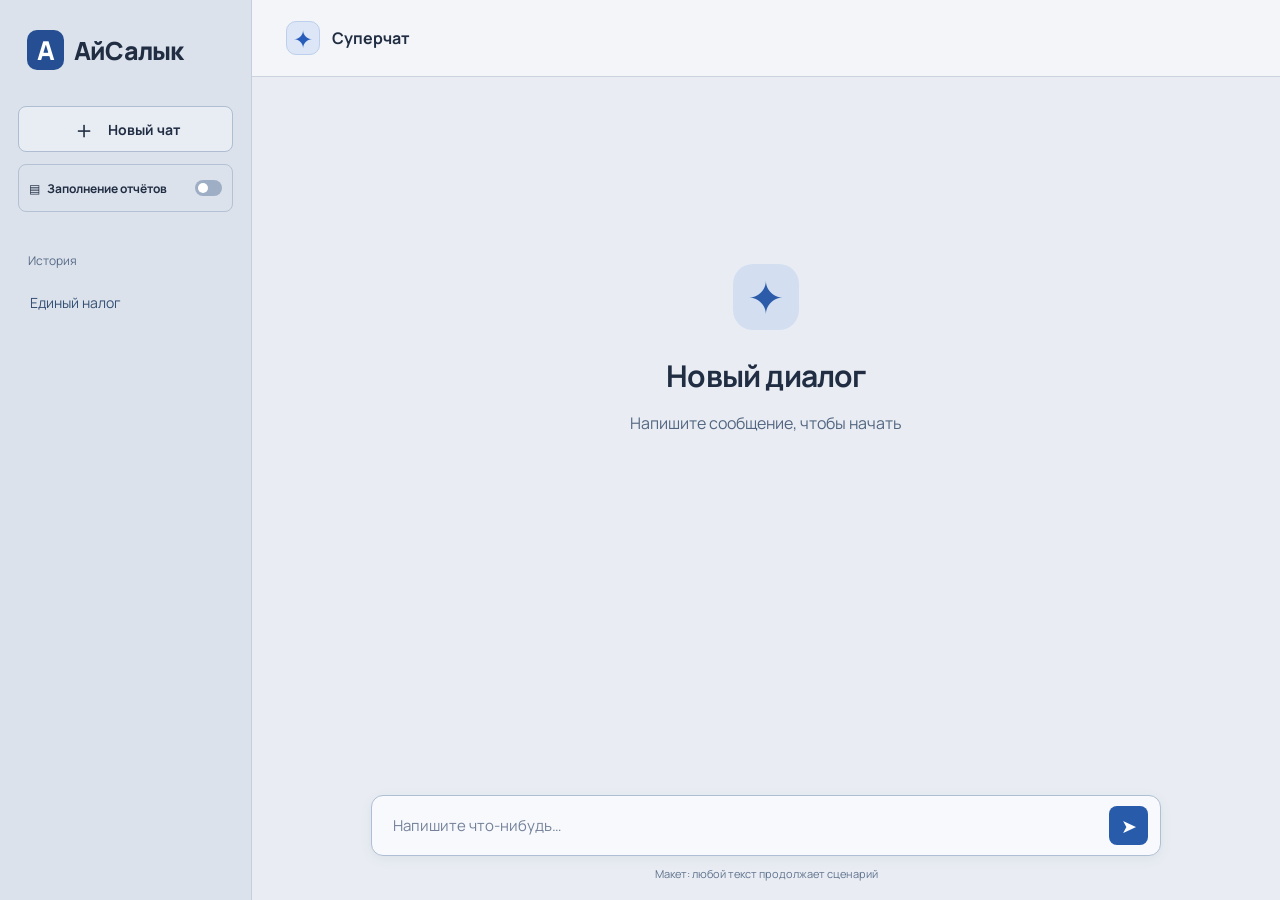
==== index.html @ 382bc58c "first" ====
<!doctype html>
<html lang="ru">
<head><meta charset="UTF-8"><meta name="viewport" content="width=device-width,initial-scale=1"><title>АйСалык — заполнение отчётов</title><meta name="description" content="Интерактивный макет заполнения налоговой отчётности в чате АйСалык."><link rel="icon" href="data:image/svg+xml,%3Csvg xmlns='http://www.w3.org/2000/svg' viewBox='0 0 40 40'%3E%3Crect width='40' height='40' rx='12' fill='%233a8bfa'/%3E%3Cpath d='M10 29 20 10 30 29M14 23h12' fill='none' stroke='white' stroke-width='3'/%3E%3C/svg%3E"><link rel="stylesheet" href="style.css"></head>
<body>
<aside class="sidebar">
<a class="brand" href="./"><span class="brand-mark">A</span>АйСалык</a>
<button class="new-chat" id="newChat"><span>＋</span> Новый чат</button>
<button id="modeButton" class="mode-button" aria-pressed="false"><span>▤</span> Заполнение отчётов <span class="toggle"><i></i></span></button>
<div class="history-head">История</div>
<button class="history" id="demoHistory">Единый налог</button>
</aside>
<main><header class="topbar"><div class="chat-title"><span class="assistant-avatar">✦</span><span id="chatTitle">Суперчат</span></div></header>
<div class="workspace"><section class="chat-column"><div class="conversation" id="conversation" aria-live="polite"></div>
<div class="composer-area"><form id="messageForm" class="composer"><input id="messageInput" autocomplete="off" aria-label="Сообщение" placeholder="Напишите что-нибудь…"><button class="send" type="submit" aria-label="Отправить сообщение">➤</button></form><div class="composer-footer">Макет: любой текст продолжает сценарий</div></div></section></div></main>
<dialog id="pdfDialog"><div class="pdf-toolbar"><div><b>Предпросмотр отчёта</b><small>Образец отчёта</small></div><a href="report.pdf" download="Единый-налог-образец.pdf" class="secondary">Скачать PDF</a><button id="closePdf" class="close-button" aria-label="Закрыть предпросмотр">×</button></div><div class="pdf-pages"><img src="report-page-1.jpg" alt="Страница 1 стандартного отчёта по Единому налогу" width="992" height="1404"></div><p class="pdf-note">Образец из приложенного PDF.</p></dialog>
<script src="app.js"></script></body></html>
---- style.css ----
@import url('https://fonts.googleapis.com/css2?family=Manrope:wght@400;500;600;700;800&display=swap');
:root{font-family:Manrope,Arial,sans-serif;color:#202d42;background:#e9edf3;font-synthesis:none;--blue:#285cba;--line:#cbd3df}*{box-sizing:border-box}body{margin:0;display:flex;height:100dvh;overflow:hidden}button,input,a{font:inherit}button{cursor:pointer;color:inherit;border:0;background:none}a{color:inherit;text-decoration:none}button:focus-visible,a:focus-visible{outline:3px solid #6694e1;outline-offset:3px}button:disabled{cursor:default;opacity:.6}.sidebar{width:252px;flex-shrink:0;background:#dbe2ec;border-right:1px solid #c4cedc;padding:30px 18px;display:flex;flex-direction:column;gap:12px}.brand{display:flex;align-items:center;gap:10px;font-size:25px;font-weight:800;letter-spacing:-.8px;margin:0 9px 24px}.brand-mark{display:grid;place-items:center;background:#254f92;color:#fff;border-radius:10px;width:37px;height:40px;font-size:26px}.new-chat{display:flex;align-items:center;justify-content:center;gap:12px;border:1px solid #aebdd2;background:#e8edf4;border-radius:8px;min-height:46px;font-size:14px;font-weight:700}.new-chat span{font-size:24px;font-weight:400}.mode-button{display:flex;align-items:center;gap:7px;padding:12px 10px;min-height:48px;border:1px solid #b4c1d4;border-radius:8px;font-size:12px;font-weight:700;text-align:left}.mode-button.enabled{color:#fff;background:#294f8a;border-color:#294f8a}.toggle{margin-left:auto;display:flex;align-items:center;width:27px;height:16px;border-radius:12px;background:#9daec5;padding:3px;flex-shrink:0}.toggle i{width:10px;height:10px;background:#fff;border-radius:50%;transition:transform .2s}.enabled .toggle{background:#7599d0}.enabled .toggle i{transform:translateX(11px)}.history-head{font-size:12px;color:#576a86;margin:28px 10px 0}.history{font-size:14px;text-align:left;padding:12px;border-radius:7px;color:#344f72}.history:hover{background:#cdd8e7}main{display:flex;flex-direction:column;flex:1;min-width:0}.topbar{height:77px;padding:0 34px;border-bottom:1px solid var(--line);background:#f3f5f8;display:flex;align-items:center;flex-shrink:0}.chat-title{display:flex;align-items:center;gap:12px;font-size:16px;font-weight:700}.assistant-avatar,.avatar{display:grid;place-items:center;color:#285cba;background:#dce6f7;border:1px solid #bdcfea;border-radius:10px;flex-shrink:0}.assistant-avatar{height:34px;width:34px;font-size:24px}.workspace{flex:1;min-height:0;display:flex}.chat-column{flex:1;min-width:0;display:flex;flex-direction:column}.conversation{flex:1;overflow-y:auto;padding:34px max(28px,calc((100% - 790px)/2)) 36px;scrollbar-width:thin;scrollbar-color:#aab8cb transparent}.welcome{text-align:center;margin:17vh auto 0}.welcome-icon{display:grid;place-items:center;color:#2b5ba9;background:#d3dff1;width:66px;height:66px;font-size:45px;border-radius:20px;margin:0 auto 25px}.welcome h1{font-size:30px;letter-spacing:-.8px;margin-bottom:12px}.welcome p{font-size:16px;color:#536681}.message{display:flex;gap:12px;margin-bottom:27px;animation:enter .2s ease}.avatar{width:29px;height:29px;font-size:20px;margin-top:1px}.message-body{min-width:0;flex:1}.message-name{font-size:12px;font-weight:700;color:#546984;margin:6px 0 9px}.bubble{font-size:15px;line-height:1.8;color:#263952;background:#f8f9fb;border:1px solid #cbd5e3;border-radius:0 12px 12px 12px;padding:17px 20px}.bubble p{margin:0 0 12px}.bubble p:last-child{margin:0}.message.user{justify-content:flex-end;padding-left:45px}.user .message-body{flex:0 1 auto;max-width:90%}.user .message-name{text-align:right}.user .bubble{background:#2e527f;border-color:#2e527f;color:#fff;border-radius:12px 0 12px 12px;padding:12px 18px}.data-grid{display:grid;grid-template-columns:1fr 1fr;gap:18px;border-top:1px solid #ccd5e2;padding-top:18px;margin-top:14px}.data-grid span{display:block;font-size:12px;color:#637693}.data-grid b{display:block;font-size:14px;font-weight:600;margin-top:4px}.data-grid small{display:block;color:#637693;font-size:12px}.scan{display:flex;align-items:center;gap:12px}.spinner{border:2px solid #b7c9e6;border-top-color:#285cba;border-radius:50%;width:19px;height:19px;flex-shrink:0;animation:spin .8s linear infinite}.composer-area{padding:12px 28px 19px;width:100%;max-width:846px;margin:auto}.composer{display:flex;gap:12px;background:#f8f9fc;padding:10px 12px 10px 19px;border:1px solid #aebed3;border-radius:12px;box-shadow:0 3px 13px #273c5910}.composer:focus-within{border-color:#496fa9;box-shadow:0 0 0 3px #ccd9ed}.composer input{flex:1;min-width:0;border:0;outline:0;background:none;color:#233751;font-size:15px}.composer input::placeholder{color:#73829a}.send{display:grid;place-items:center;width:39px;height:39px;border-radius:8px;color:#fff;background:#285caa;font-size:19px}.send:hover{background:#204b8b}.composer-footer{font-size:11px;text-align:center;color:#60738e;margin-top:10px}.file-card{display:flex;gap:14px;align-items:center;padding:15px;border:1px solid #b4c8e4;background:#e6edf8;border-radius:9px;font-weight:600}.file-card:hover{background:#dbe6f5}.file-icon{display:grid;place-items:center;background:#315b92;color:#fff;font-size:11px;width:40px;height:48px;border-radius:6px}.file-card small{display:block;font-size:12px;font-weight:400;color:#5d7393;margin-top:3px}dialog{padding:0;border:1px solid #aebed3;border-radius:13px;width:min(1100px,94vw);height:90dvh;box-shadow:0 20px 100px #172b5255;overflow:hidden;color:#263952}dialog[open]{display:flex;flex-direction:column}dialog::backdrop{background:#13294499;backdrop-filter:blur(3px)}.pdf-toolbar{display:flex;align-items:center;gap:15px;padding:17px 22px;background:#f4f6fa}.pdf-toolbar>div{flex:1}.pdf-toolbar b{font-size:15px}.pdf-toolbar small{display:block;font-size:12px;color:#617593;margin-top:4px}.secondary{padding:9px 12px;border:1px solid #aebed3;border-radius:7px;font-size:12px;color:#315b92}.close-button{font-size:27px;color:#4a6080}.pdf-pages{flex:1;min-height:0;overflow:auto;background:#cfd8e5;padding:24px}.pdf-pages img{display:block;width:min(100%,850px);height:auto;margin:auto;box-shadow:0 3px 18px #23395325}.pdf-note{font-size:11px;color:#637693;margin:11px 22px}@keyframes spin{to{transform:rotate(360deg)}}@keyframes enter{from{opacity:0;transform:translateY(4px)}to{opacity:1;transform:translateY(0)}}
@media(max-width:1000px){.sidebar{width:222px;padding:25px 13px}.mode-button{font-size:11px}.conversation{padding:25px 24px}.topbar{padding:0 25px}}
@media(max-width:700px){body{flex-direction:column}.sidebar{width:100%;padding:12px;flex-direction:row;gap:9px;border-right:0;border-bottom:1px solid #bcc9db}.sidebar>.brand,.history,.history-head{display:none}.new-chat{padding:8px 12px;font-size:12px}.mode-button{padding:10px;font-size:12px;min-height:46px}.toggle{margin-left:5px}main{min-height:0}.topbar{height:61px;padding:0 17px}.chat-title{font-size:14px}.conversation{padding:22px 15px}.bubble{font-size:14px;padding:14px 16px}.message{gap:9px}.avatar{width:25px;height:25px;font-size:17px}.composer-area{padding:9px 15px 13px}.composer input{font-size:14px}.welcome{margin-top:10vh}.welcome h1{font-size:25px}.data-grid{grid-template-columns:1fr}.user .message-body{max-width:100%}.pdf-toolbar{padding:12px;gap:10px}.pdf-pages{padding:10px}}
@media(prefers-reduced-motion:reduce){*{animation:none!important;transition:none!important;scroll-behavior:auto!important}}

.bubble ul{margin:10px 0 16px;padding-left:22px}.bubble li{padding-left:3px;margin:5px 0}

.activity-label{display:block;font-size:12px;color:#546984;margin:14px 0 7px}.activity-select{display:block;width:100%;max-width:100%;min-width:0;min-height:46px;border:1px solid #91a6c4;border-radius:8px;background:#edf2f9;color:#263952;padding:11px 34px 11px 12px;font:inherit;font-size:14px;text-overflow:ellipsis}.activity-select:focus{outline:2px solid #4d78b9;outline-offset:2px}.activity-select:disabled{opacity:1;color:#536681;background:#e8edf4;border-color:#c3cfdf}
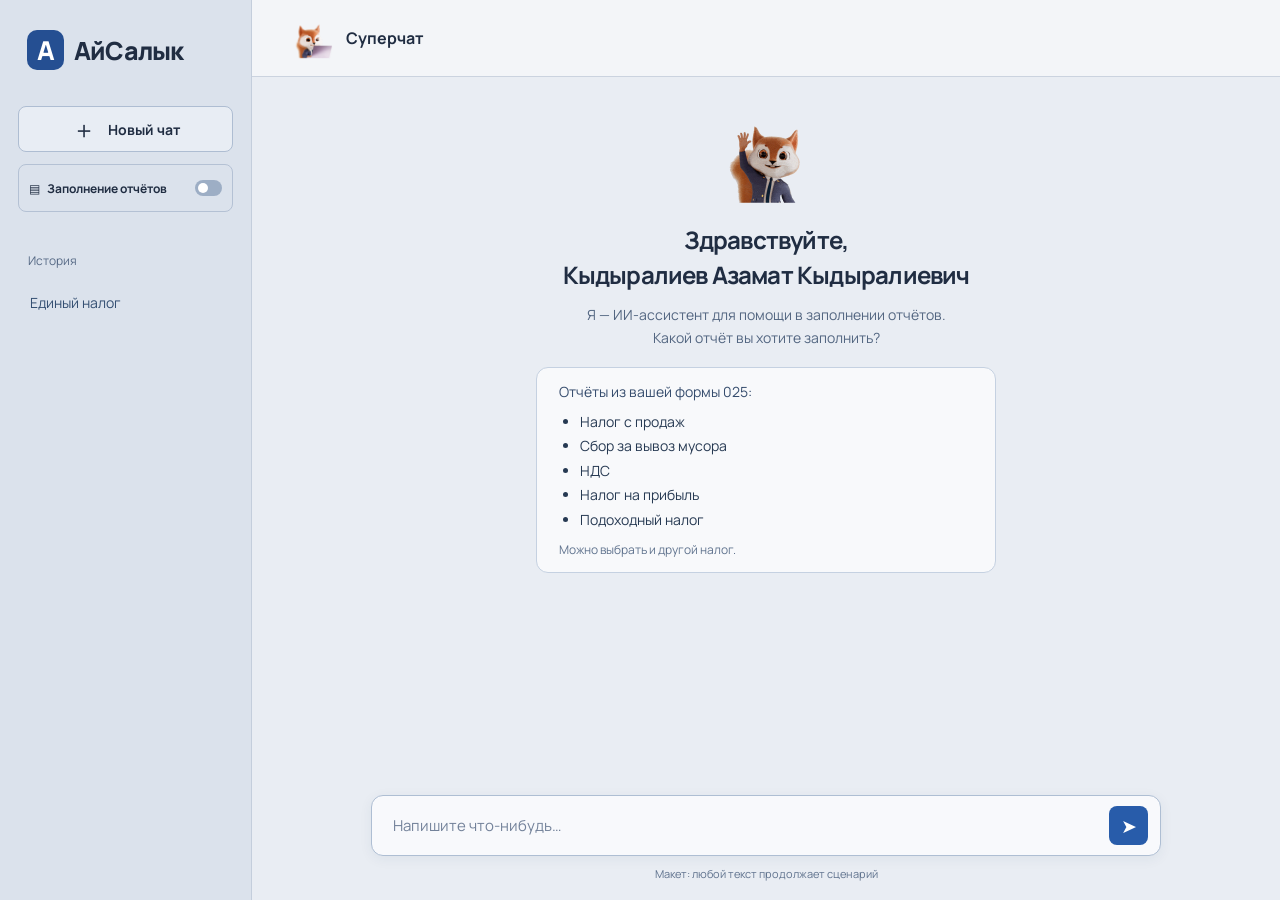
==== commit 806ce5ef: "full route" ====
--- a/index.html
+++ b/index.html
@@ -9,8 +9,8 @@
 <div class="history-head">История</div>
 <button class="history" id="demoHistory">Единый налог</button>
 </aside>
-<main><header class="topbar"><div class="chat-title"><span class="assistant-avatar">✦</span><span id="chatTitle">Суперчат</span></div></header>
+<main><header class="topbar"><div class="chat-title"><img class="assistant-avatar mascot" src="assets/squirrel-laptop.png" alt=""><span id="chatTitle">Суперчат</span></div></header>
 <div class="workspace"><section class="chat-column"><div class="conversation" id="conversation" aria-live="polite"></div>
 <div class="composer-area"><form id="messageForm" class="composer"><input id="messageInput" autocomplete="off" aria-label="Сообщение" placeholder="Напишите что-нибудь…"><button class="send" type="submit" aria-label="Отправить сообщение">➤</button></form><div class="composer-footer">Макет: любой текст продолжает сценарий</div></div></section></div></main>
-<dialog id="pdfDialog"><div class="pdf-toolbar"><div><b>Предпросмотр отчёта</b><small>Образец отчёта</small></div><a href="report.pdf" download="Единый-налог-образец.pdf" class="secondary">Скачать PDF</a><button id="closePdf" class="close-button" aria-label="Закрыть предпросмотр">×</button></div><div class="pdf-pages"><img src="report-page-1.jpg" alt="Страница 1 стандартного отчёта по Единому налогу" width="992" height="1404"></div><p class="pdf-note">Образец из приложенного PDF.</p></dialog>
+<dialog id="pdfDialog"><div class="pdf-toolbar"><div><b>Отчёт по Единому налогу</b><small>Первоначальный · I квартал 2026</small></div><button id="closePdf" class="close-button" aria-label="Закрыть предпросмотр">×</button></div><iframe id="reportFrame" title="Заполненная форма отчёта по Единому налогу" src="about:blank"></iframe></dialog>
 <script src="app.js"></script></body></html>
--- a/style.css
+++ b/style.css
@@ -7,3 +7,12 @@
 .bubble ul{margin:10px 0 16px;padding-left:22px}.bubble li{padding-left:3px;margin:5px 0}
 
 .activity-label{display:block;font-size:12px;color:#546984;margin:14px 0 7px}.activity-select{display:block;width:100%;max-width:100%;min-width:0;min-height:46px;border:1px solid #91a6c4;border-radius:8px;background:#edf2f9;color:#263952;padding:11px 34px 11px 12px;font:inherit;font-size:14px;text-overflow:ellipsis}.activity-select:focus{outline:2px solid #4d78b9;outline-offset:2px}.activity-select:disabled{opacity:1;color:#536681;background:#e8edf4;border-color:#c3cfdf}
+
+#reportFrame{width:100%;flex:1;min-height:0;border:0;background:#dce2ea}#pdfDialog{width:min(1120px,96vw);height:94dvh}.file-card small{line-height:1.5}
+
+.short-welcome{margin:4vh auto 0;max-width:650px}.short-welcome h1{font-size:26px;line-height:1.45}.short-welcome>p{line-height:1.8}.welcome-taxes{text-align:left;max-width:460px;margin:25px auto;background:#f8f9fb;border:1px solid #c5d1e1;border-radius:12px;padding:18px 24px}.welcome-taxes p{margin:0;font-size:14px;color:#354c6d}.welcome-taxes ul{margin:12px 0;padding-left:21px;font-size:15px;line-height:1.95;color:#263952}.welcome-taxes .tax-other{font-size:12px;color:#60738e}.activity-next{border-top:1px solid #cbd5e3;margin-top:20px;padding-top:18px}.report-scanning{padding:5px 0}.scanning-heading{display:flex;align-items:center;gap:13px}.scan-document{display:grid;place-items:center;width:43px;height:49px;background:#dfe9f7;border:1px solid #b0c5e3;border-radius:8px;color:#285caa;font-size:25px}.scanning-heading strong{font-size:14px}.scanning-heading small{display:block;font-size:12px;color:#647c9e}.scanning-heading .spinner{margin-left:auto}.scan-progress{height:5px;border-radius:5px;overflow:hidden;background:#d9e3f0;margin:22px 0 12px}.scan-progress i{display:block;height:100%;background:linear-gradient(90deg,#345e9e,#6fa1e9);border-radius:5px;animation:scan-fill 5.7s ease-in-out forwards}.scan-stages{display:flex;justify-content:space-between;gap:10px;font-size:10px;color:#647c9e}.scan-stages span{animation:scan-stage 1.9s forwards;opacity:.4}.scan-stages span:nth-child(2){animation-delay:1.9s}.scan-stages span:nth-child(3){animation-delay:3.8s}@keyframes scan-fill{from{width:3%}to{width:100%}}@keyframes scan-stage{to{opacity:1;color:#244c86}}@media(max-width:700px){.short-welcome{margin-top:1vh}.short-welcome h1{font-size:21px}.welcome-taxes{padding:15px 20px}.scan-stages{font-size:9px;gap:6px}}
+
+.short-welcome{margin-top:0}.short-welcome .welcome-icon{width:48px;height:48px;font-size:33px;border-radius:15px;margin-bottom:15px}.short-welcome h1{font-size:24px;margin-top:0;margin-bottom:10px}.short-welcome>p{font-size:14px;line-height:1.65;margin:0}.welcome-taxes{margin-top:18px;padding:14px 22px}.welcome-taxes ul{margin:9px 0;line-height:1.75;font-size:14px}@media(max-width:700px){.short-welcome h1{font-size:20px}.short-welcome .welcome-icon{margin-bottom:12px}}
+
+/* Static squirrel illustrations supplied for the assistant. */
+.mascot{object-fit:contain;background:transparent;border:0;border-radius:0}.assistant-avatar.mascot{width:48px;height:48px}.avatar.mascot{width:38px;height:38px;margin-top:0}.short-welcome .welcome-icon.mascot{width:100px;height:100px;margin-bottom:12px;border-radius:0;background:transparent}@media(max-width:700px){.assistant-avatar.mascot{width:42px;height:42px}.avatar.mascot{width:32px;height:32px}.short-welcome .welcome-icon.mascot{width:84px;height:84px}}
